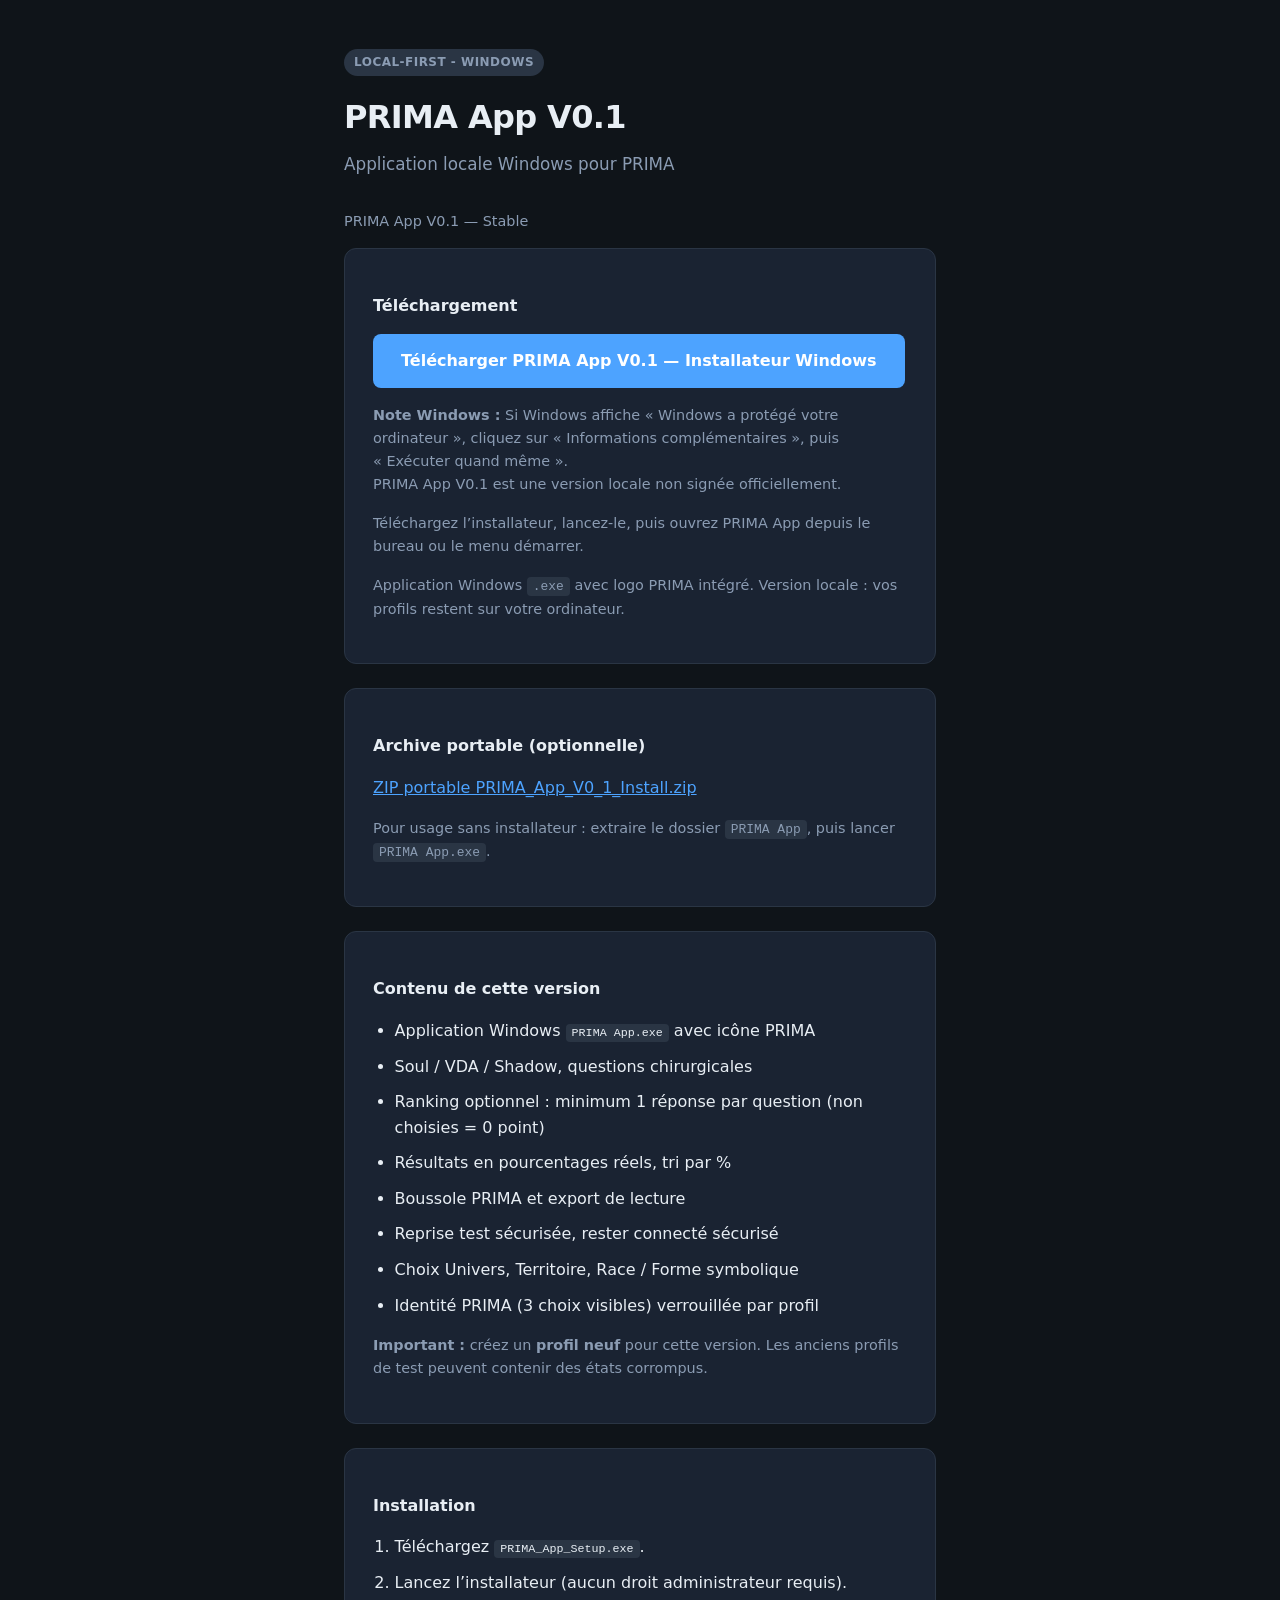
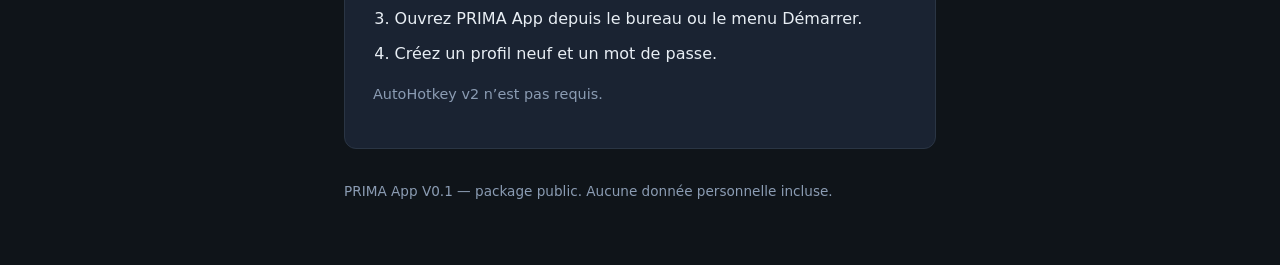
==== index.html @ 5b7a0ec2 "Publish PRIMA App V0.1 final optional ranking installer Co-authored-by: Cursor <cursoragent@cursor.c" ====
<!DOCTYPE html>
<html lang="fr">
<head>
  <meta charset="UTF-8">
  <meta name="viewport" content="width=device-width, initial-scale=1.0">
  <title>PRIMA App V0.1</title>
  <link rel="stylesheet" href="style.css">
</head>
<body>
  <div class="wrap">
    <span class="badge">Local-first - Windows</span>
    <h1>PRIMA App V0.1</h1>
    <p class="tagline">Application locale Windows pour PRIMA</p>
    <p class="note">PRIMA App V0.1 — Stable</p>

    <div class="card">
      <p><strong>T&eacute;l&eacute;chargement</strong></p>
      <a class="download-btn" href="PRIMA_App_Setup.exe" download>T&eacute;l&eacute;charger PRIMA App V0.1 — Installateur Windows</a>
      <p class="note"><strong>Note Windows :</strong> Si Windows affiche &laquo;&nbsp;Windows a prot&eacute;g&eacute; votre ordinateur&nbsp;&raquo;, cliquez sur &laquo;&nbsp;Informations compl&eacute;mentaires&nbsp;&raquo;, puis &laquo;&nbsp;Ex&eacute;cuter quand m&ecirc;me&nbsp;&raquo;.<br>PRIMA App V0.1 est une version locale non sign&eacute;e officiellement.</p>
      <p class="note">T&eacute;l&eacute;chargez l&rsquo;installateur, lancez-le, puis ouvrez PRIMA App depuis le bureau ou le menu d&eacute;marrer.</p>
      <p class="note">Application Windows <code>.exe</code> avec logo PRIMA int&eacute;gr&eacute;. Version locale : vos profils restent sur votre ordinateur.</p>
    </div>

    <div class="card">
      <p><strong>Archive portable (optionnelle)</strong></p>
      <p><a class="external" href="PRIMA_App_V0_1_Install.zip" download>ZIP portable PRIMA_App_V0_1_Install.zip</a></p>
      <p class="note">Pour usage sans installateur : extraire le dossier <code>PRIMA App</code>, puis lancer <code>PRIMA App.exe</code>.</p>
    </div>

    <div class="card">
      <p><strong>Contenu de cette version</strong></p>
      <ul>
        <li>Application Windows <code>PRIMA App.exe</code> avec ic&ocirc;ne PRIMA</li>
        <li>Soul / VDA / Shadow, questions chirurgicales</li>
        <li>Ranking optionnel : minimum 1 r&eacute;ponse par question (non choisies = 0 point)</li>
        <li>R&eacute;sultats en pourcentages r&eacute;els, tri par %</li>
        <li>Boussole PRIMA et export de lecture</li>
        <li>Reprise test s&eacute;curis&eacute;e, rester connect&eacute; s&eacute;curis&eacute;</li>
        <li>Choix Univers, Territoire, Race / Forme symbolique</li>
        <li>Identit&eacute; PRIMA (3 choix visibles) verrouill&eacute;e par profil</li>
      </ul>
      <p class="note"><strong>Important :</strong> cr&eacute;ez un <strong>profil neuf</strong> pour cette version. Les anciens profils de test peuvent contenir des &eacute;tats corrompus.</p>
    </div>

    <div class="card">
      <p><strong>Installation</strong></p>
      <ol>
        <li>T&eacute;l&eacute;chargez <code>PRIMA_App_Setup.exe</code>.</li>
        <li>Lancez l&rsquo;installateur (aucun droit administrateur requis).</li>
        <li>Ouvrez PRIMA App depuis le bureau ou le menu D&eacute;marrer.</li>
        <li>Cr&eacute;ez un profil neuf et un mot de passe.</li>
      </ol>
      <p class="note">AutoHotkey v2 n&rsquo;est pas requis.</p>
    </div>

    <footer>
      PRIMA App V0.1 — package public. Aucune donn&eacute;e personnelle incluse.
    </footer>
  </div>
</body>
</html>
---- style.css ----
:root {
  --bg: #0f1419;
  --panel: #1a2332;
  --text: #e8eef4;
  --muted: #8b9cb3;
  --accent: #4da3ff;
  --accent-hover: #6bb5ff;
  --border: #2a3544;
}

* {
  box-sizing: border-box;
}

body {
  margin: 0;
  min-height: 100vh;
  font-family: "Segoe UI", system-ui, sans-serif;
  background: var(--bg);
  color: var(--text);
  line-height: 1.6;
}

.wrap {
  max-width: 640px;
  margin: 0 auto;
  padding: 48px 24px 64px;
}

h1 {
  font-size: 2rem;
  font-weight: 600;
  margin: 0 0 8px;
  letter-spacing: -0.02em;
}

.tagline {
  color: var(--muted);
  margin: 0 0 32px;
  font-size: 1.05rem;
}

.card {
  background: var(--panel);
  border: 1px solid var(--border);
  border-radius: 12px;
  padding: 28px;
  margin-bottom: 24px;
}

.download-btn {
  display: inline-block;
  background: var(--accent);
  color: #fff;
  text-decoration: none;
  font-weight: 600;
  padding: 14px 28px;
  border-radius: 8px;
  font-size: 1rem;
  transition: background 0.15s;
}

.download-btn:hover {
  background: var(--accent-hover);
}

.note {
  margin-top: 16px;
  font-size: 0.9rem;
  color: var(--muted);
}

ol,
ul {
  margin: 0;
  padding-left: 1.35rem;
}

li {
  margin-bottom: 10px;
}

.badge {
  display: inline-block;
  font-size: 0.75rem;
  font-weight: 600;
  text-transform: uppercase;
  letter-spacing: 0.04em;
  background: var(--border);
  color: var(--muted);
  padding: 4px 10px;
  border-radius: 999px;
  margin-bottom: 16px;
}

footer {
  margin-top: 32px;
  font-size: 0.85rem;
  color: var(--muted);
}

code {
  font-size: 0.9em;
  background: var(--border);
  padding: 2px 6px;
  border-radius: 4px;
}

a.external {
  color: var(--accent);
}
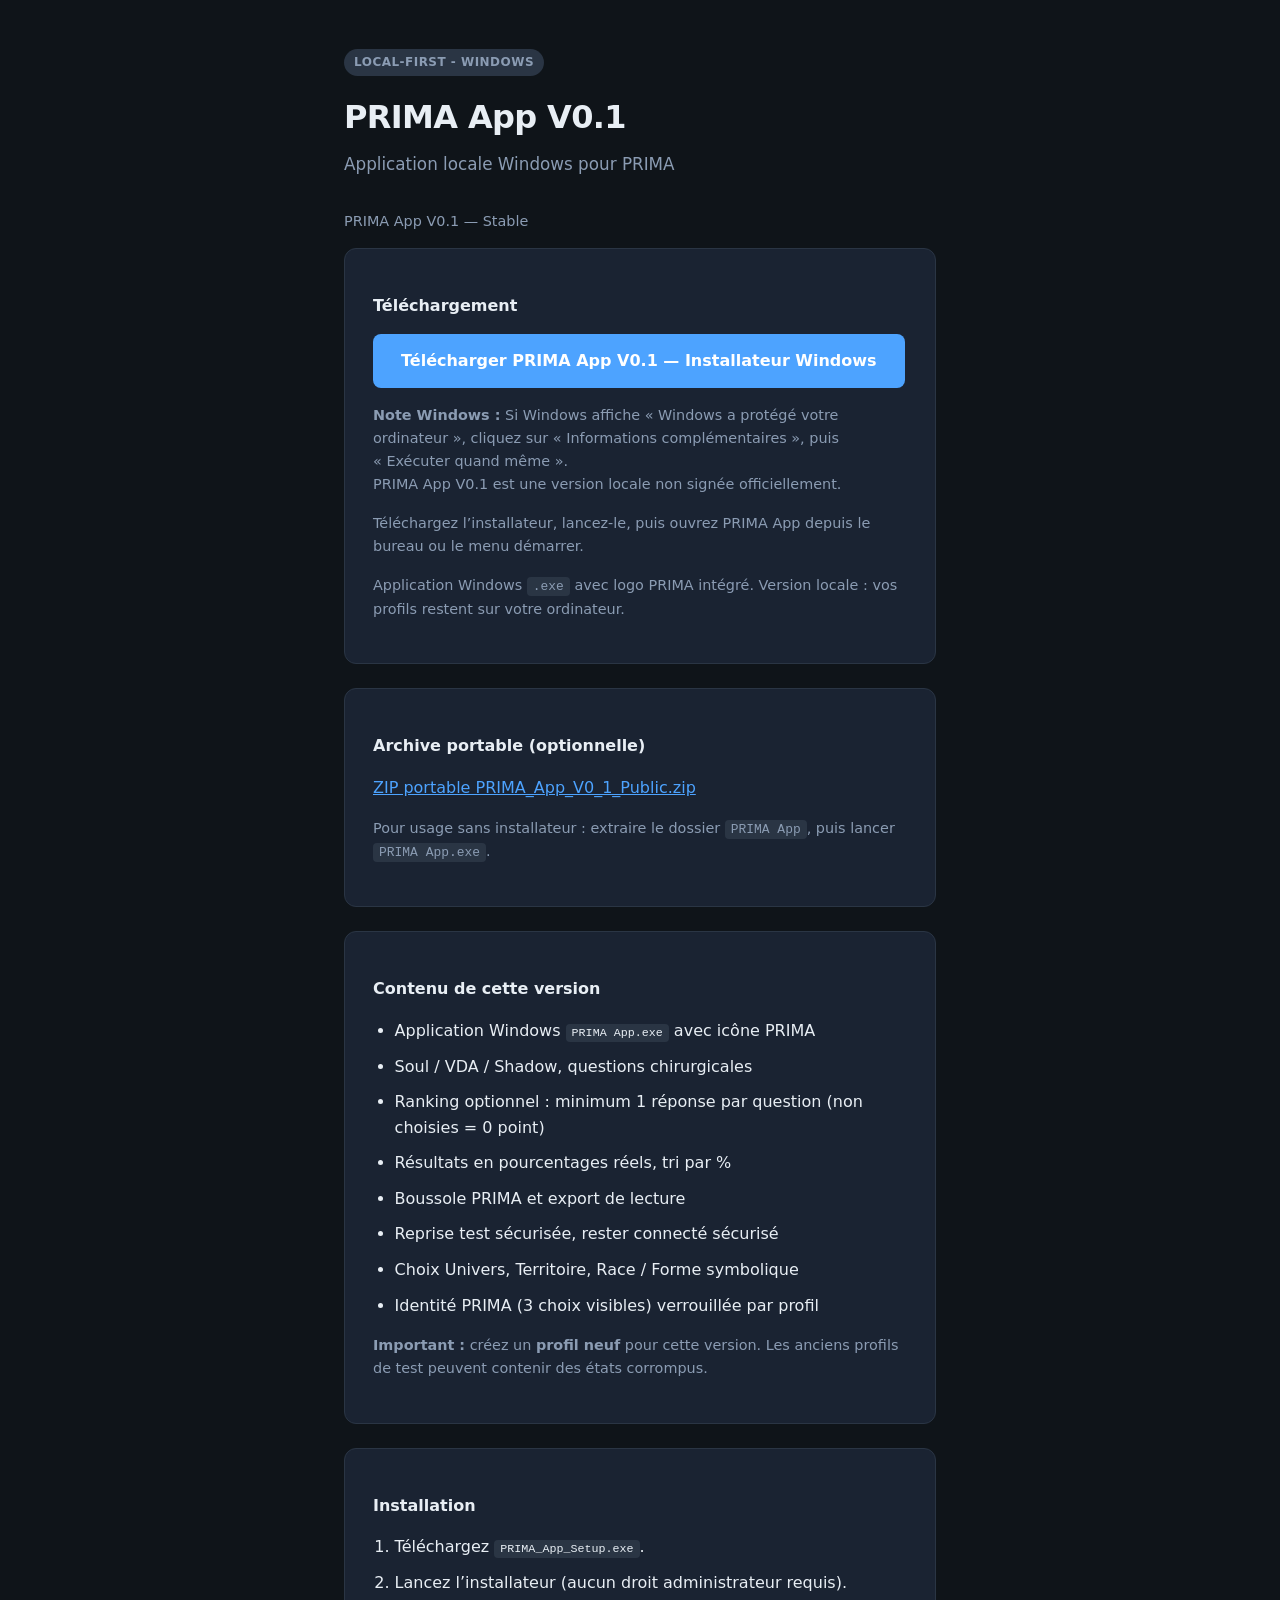
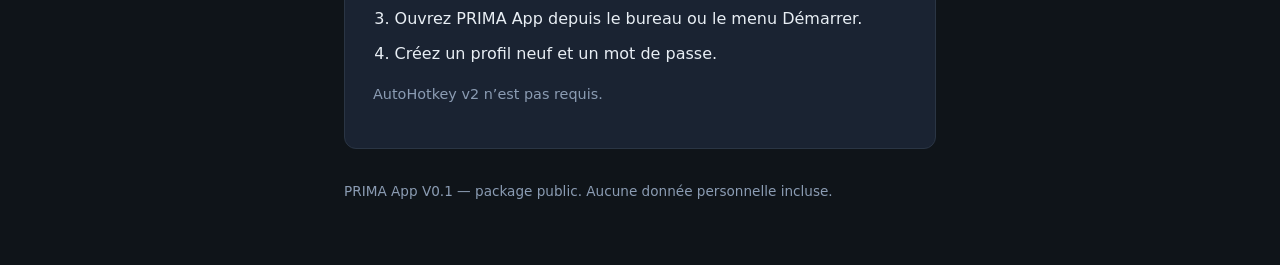
==== commit b972d349: "release: publish PRIMA App V0.1 Co-authored-by: Cursor <cursoragent@cursor.com>" ====
--- a/index.html
+++ b/index.html
@@ -23,7 +23,7 @@
 
     <div class="card">
       <p><strong>Archive portable (optionnelle)</strong></p>
-      <p><a class="external" href="PRIMA_App_V0_1_Install.zip" download>ZIP portable PRIMA_App_V0_1_Install.zip</a></p>
+      <p><a class="external" href="PRIMA_App_V0_1_Public.zip" download>ZIP portable PRIMA_App_V0_1_Public.zip</a></p>
       <p class="note">Pour usage sans installateur : extraire le dossier <code>PRIMA App</code>, puis lancer <code>PRIMA App.exe</code>.</p>
     </div>
 
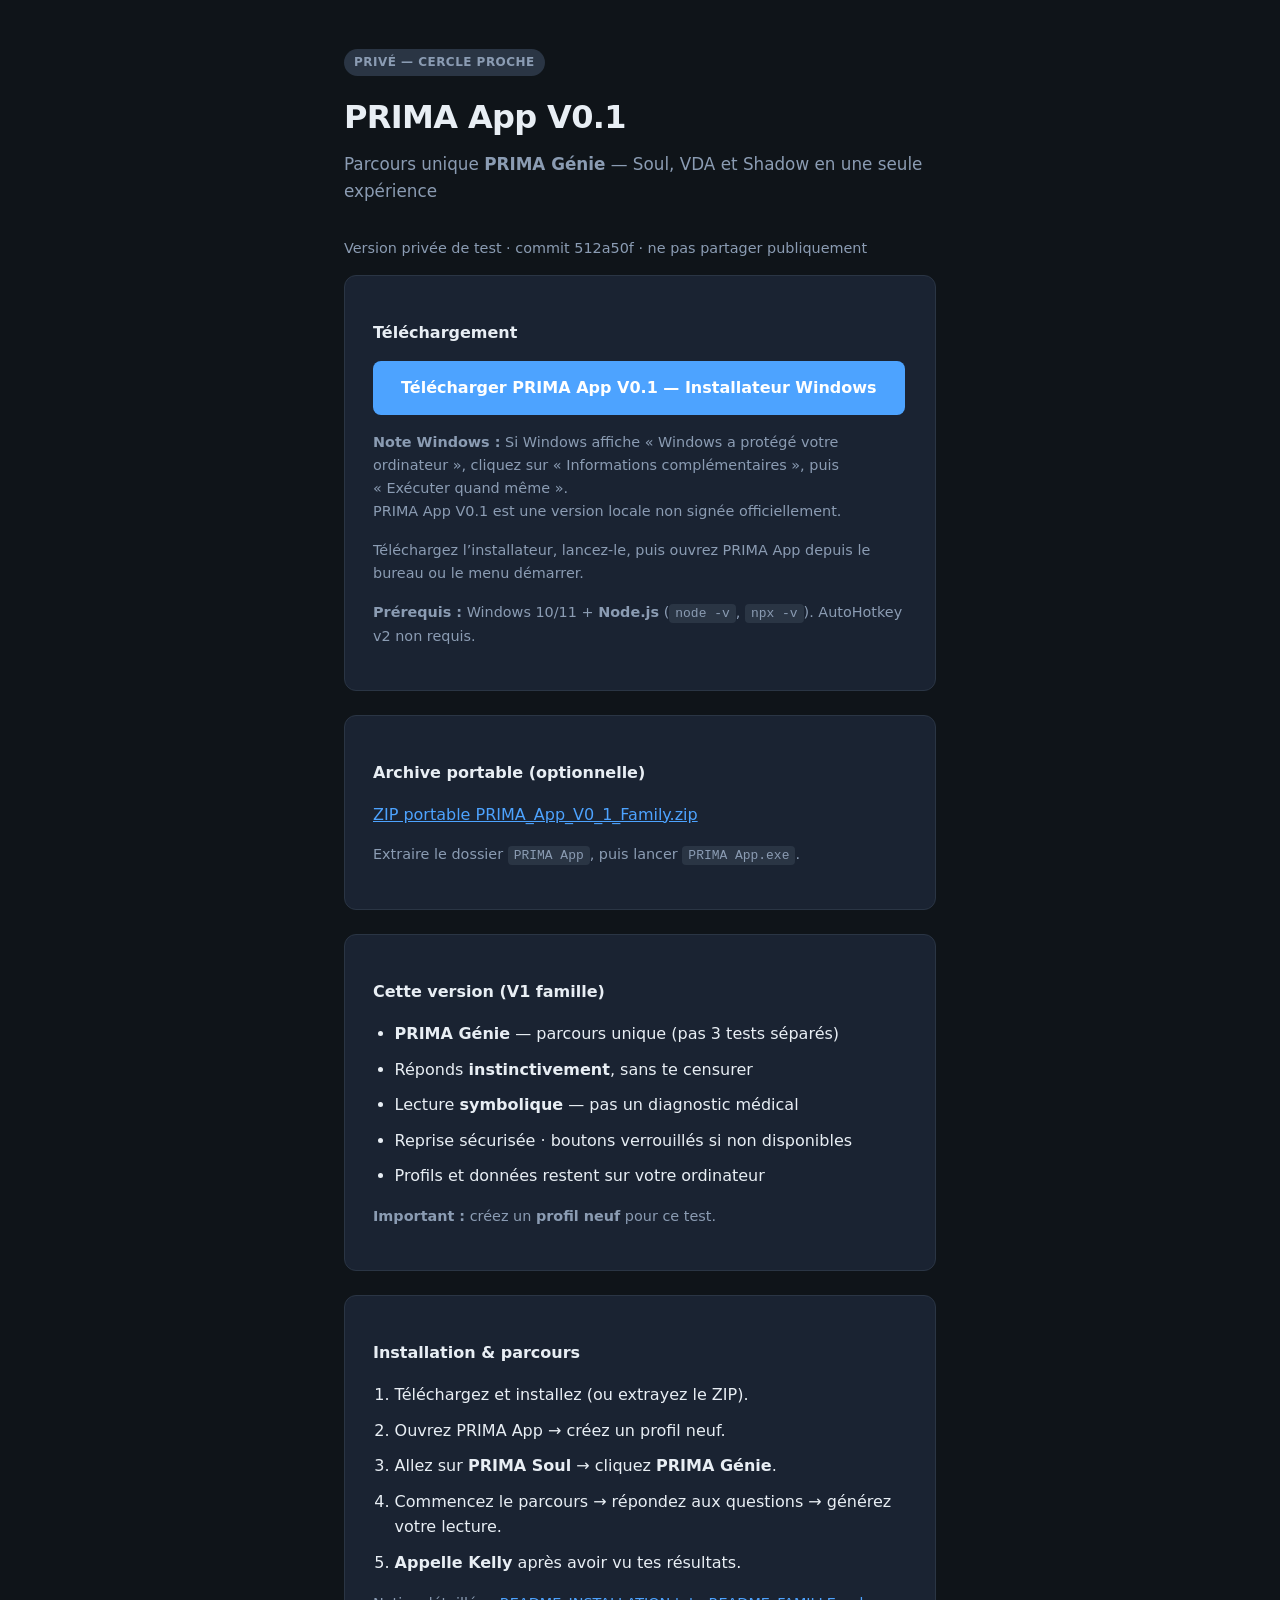
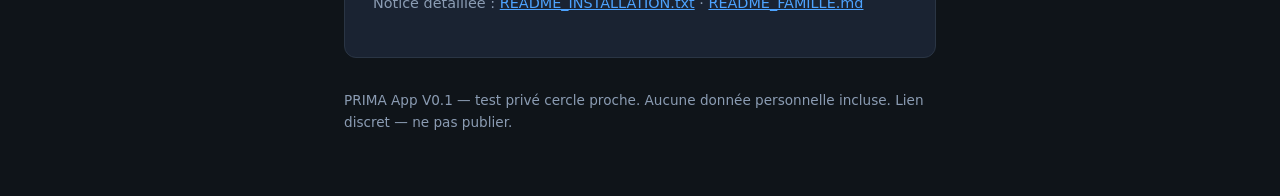
==== commit 6ce1b7e9: "release: update family test download - Replace PRIMA_App_Setup.exe with Génie build (512a50f) - Add " ====
--- a/index.html
+++ b/index.html
@@ -3,58 +3,57 @@
 <head>
   <meta charset="UTF-8">
   <meta name="viewport" content="width=device-width, initial-scale=1.0">
-  <title>PRIMA App V0.1</title>
+  <meta name="robots" content="noindex, nofollow, noarchive">
+  <title>PRIMA App V0.1 — Test famille (privé)</title>
   <link rel="stylesheet" href="style.css">
 </head>
 <body>
   <div class="wrap">
-    <span class="badge">Local-first - Windows</span>
+    <span class="badge">Privé — cercle proche</span>
     <h1>PRIMA App V0.1</h1>
-    <p class="tagline">Application locale Windows pour PRIMA</p>
-    <p class="note">PRIMA App V0.1 — Stable</p>
+    <p class="tagline">Parcours unique <strong>PRIMA Génie</strong> — Soul, VDA et Shadow en une seule expérience</p>
+    <p class="note">Version privée de test · commit 512a50f · ne pas partager publiquement</p>
 
     <div class="card">
       <p><strong>T&eacute;l&eacute;chargement</strong></p>
       <a class="download-btn" href="PRIMA_App_Setup.exe" download>T&eacute;l&eacute;charger PRIMA App V0.1 — Installateur Windows</a>
       <p class="note"><strong>Note Windows :</strong> Si Windows affiche &laquo;&nbsp;Windows a prot&eacute;g&eacute; votre ordinateur&nbsp;&raquo;, cliquez sur &laquo;&nbsp;Informations compl&eacute;mentaires&nbsp;&raquo;, puis &laquo;&nbsp;Ex&eacute;cuter quand m&ecirc;me&nbsp;&raquo;.<br>PRIMA App V0.1 est une version locale non sign&eacute;e officiellement.</p>
       <p class="note">T&eacute;l&eacute;chargez l&rsquo;installateur, lancez-le, puis ouvrez PRIMA App depuis le bureau ou le menu d&eacute;marrer.</p>
-      <p class="note">Application Windows <code>.exe</code> avec logo PRIMA int&eacute;gr&eacute;. Version locale : vos profils restent sur votre ordinateur.</p>
+      <p class="note"><strong>Pr&eacute;requis :</strong> Windows 10/11 + <strong>Node.js</strong> (<code>node -v</code>, <code>npx -v</code>). AutoHotkey v2 non requis.</p>
     </div>
 
     <div class="card">
       <p><strong>Archive portable (optionnelle)</strong></p>
-      <p><a class="external" href="PRIMA_App_V0_1_Public.zip" download>ZIP portable PRIMA_App_V0_1_Public.zip</a></p>
-      <p class="note">Pour usage sans installateur : extraire le dossier <code>PRIMA App</code>, puis lancer <code>PRIMA App.exe</code>.</p>
+      <p><a class="external" href="PRIMA_App_V0_1_Family.zip" download>ZIP portable PRIMA_App_V0_1_Family.zip</a></p>
+      <p class="note">Extraire le dossier <code>PRIMA App</code>, puis lancer <code>PRIMA App.exe</code>.</p>
     </div>
 
     <div class="card">
-      <p><strong>Contenu de cette version</strong></p>
+      <p><strong>Cette version (V1 famille)</strong></p>
       <ul>
-        <li>Application Windows <code>PRIMA App.exe</code> avec ic&ocirc;ne PRIMA</li>
-        <li>Soul / VDA / Shadow, questions chirurgicales</li>
-        <li>Ranking optionnel : minimum 1 r&eacute;ponse par question (non choisies = 0 point)</li>
-        <li>R&eacute;sultats en pourcentages r&eacute;els, tri par %</li>
-        <li>Boussole PRIMA et export de lecture</li>
-        <li>Reprise test s&eacute;curis&eacute;e, rester connect&eacute; s&eacute;curis&eacute;</li>
-        <li>Choix Univers, Territoire, Race / Forme symbolique</li>
-        <li>Identit&eacute; PRIMA (3 choix visibles) verrouill&eacute;e par profil</li>
+        <li><strong>PRIMA Génie</strong> — parcours unique (pas 3 tests séparés)</li>
+        <li>Réponds <strong>instinctivement</strong>, sans te censurer</li>
+        <li>Lecture <strong>symbolique</strong> — pas un diagnostic médical</li>
+        <li>Reprise sécurisée · boutons verrouillés si non disponibles</li>
+        <li>Profils et données restent sur votre ordinateur</li>
       </ul>
-      <p class="note"><strong>Important :</strong> cr&eacute;ez un <strong>profil neuf</strong> pour cette version. Les anciens profils de test peuvent contenir des &eacute;tats corrompus.</p>
+      <p class="note"><strong>Important :</strong> cr&eacute;ez un <strong>profil neuf</strong> pour ce test.</p>
     </div>
 
     <div class="card">
-      <p><strong>Installation</strong></p>
+      <p><strong>Installation &amp; parcours</strong></p>
       <ol>
-        <li>T&eacute;l&eacute;chargez <code>PRIMA_App_Setup.exe</code>.</li>
-        <li>Lancez l&rsquo;installateur (aucun droit administrateur requis).</li>
-        <li>Ouvrez PRIMA App depuis le bureau ou le menu D&eacute;marrer.</li>
-        <li>Cr&eacute;ez un profil neuf et un mot de passe.</li>
+        <li>T&eacute;l&eacute;chargez et installez (ou extrayez le ZIP).</li>
+        <li>Ouvrez PRIMA App → cr&eacute;ez un profil neuf.</li>
+        <li>Allez sur <strong>PRIMA Soul</strong> → cliquez <strong>PRIMA Génie</strong>.</li>
+        <li>Commencez le parcours → r&eacute;pondez aux questions → g&eacute;n&eacute;rez votre lecture.</li>
+        <li><strong>Appelle Kelly</strong> apr&egrave;s avoir vu tes r&eacute;sultats.</li>
       </ol>
-      <p class="note">AutoHotkey v2 n&rsquo;est pas requis.</p>
+      <p class="note">Notice d&eacute;taill&eacute;e : <a class="external" href="README_INSTALLATION.txt">README_INSTALLATION.txt</a> · <a class="external" href="README_FAMILLE.md">README_FAMILLE.md</a></p>
     </div>
 
     <footer>
-      PRIMA App V0.1 — package public. Aucune donn&eacute;e personnelle incluse.
+      PRIMA App V0.1 — test privé cercle proche. Aucune donn&eacute;e personnelle incluse. Lien discret — ne pas publier.
     </footer>
   </div>
 </body>
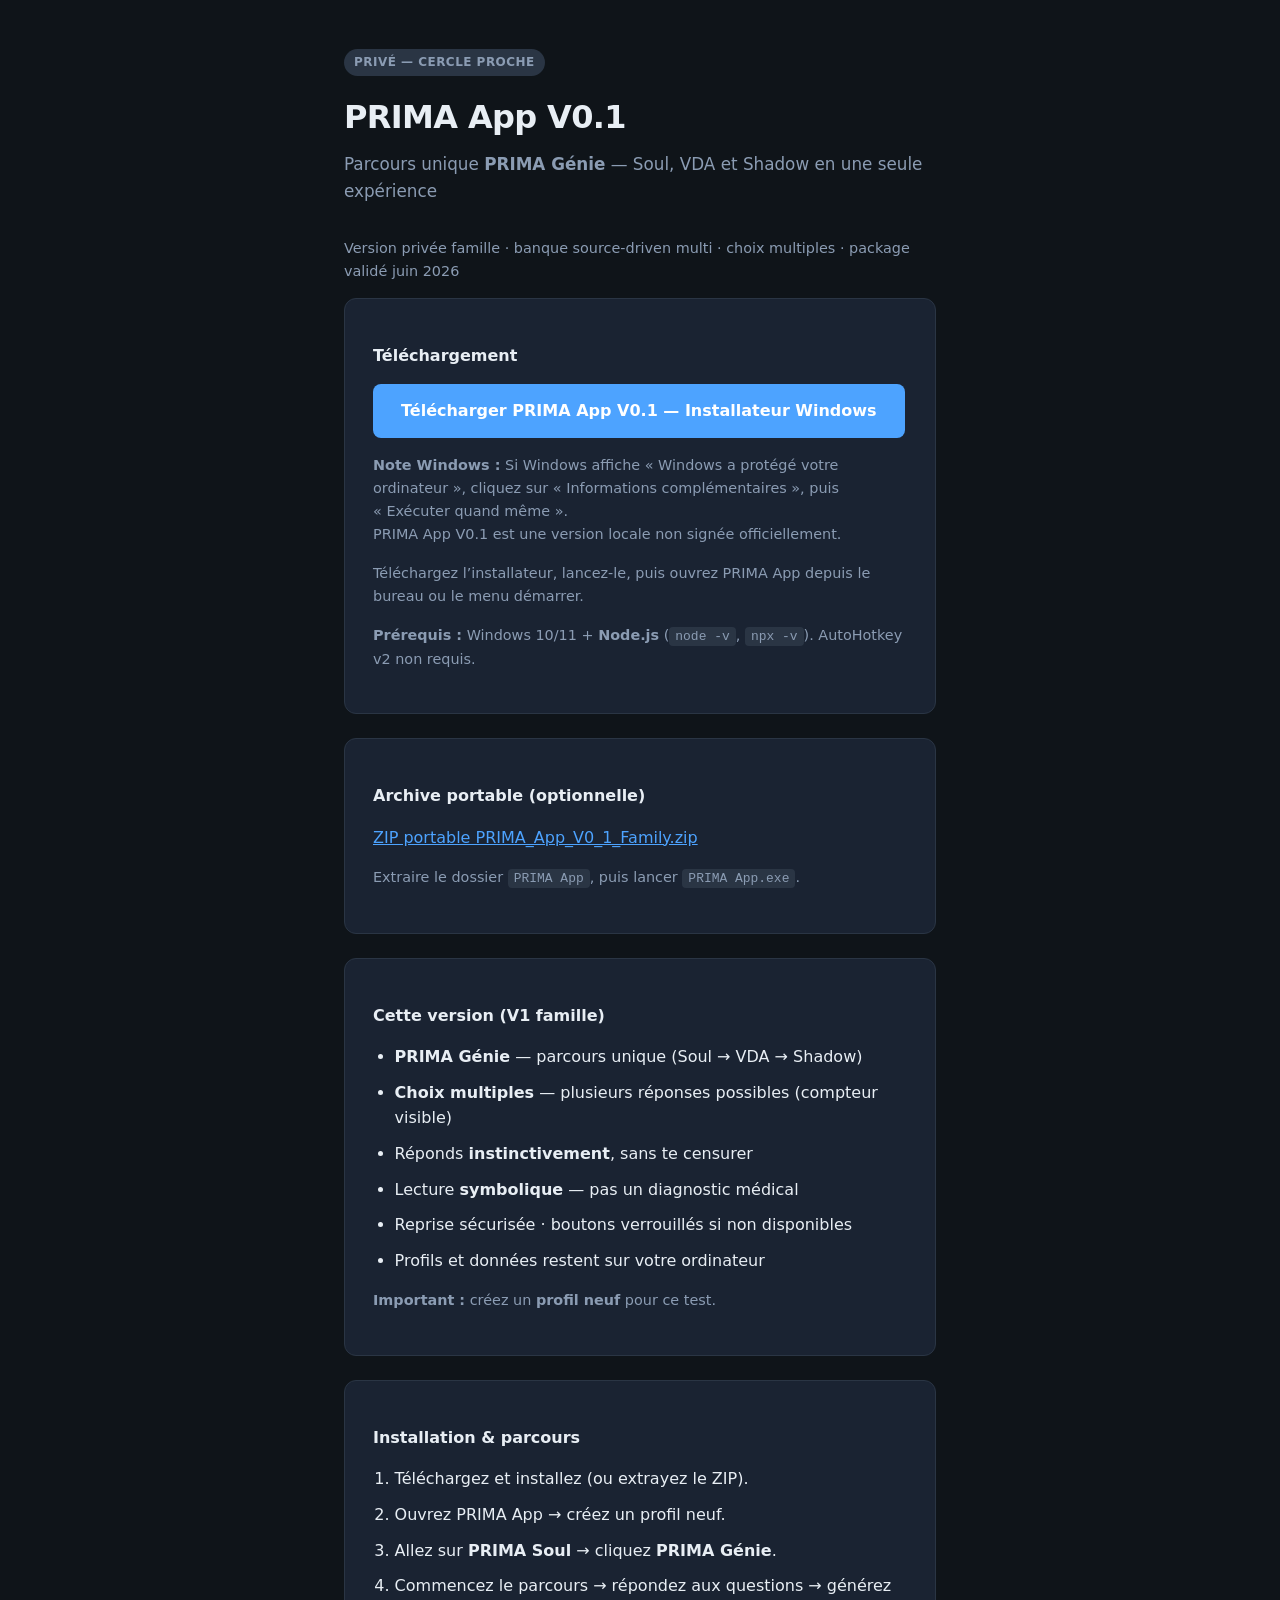
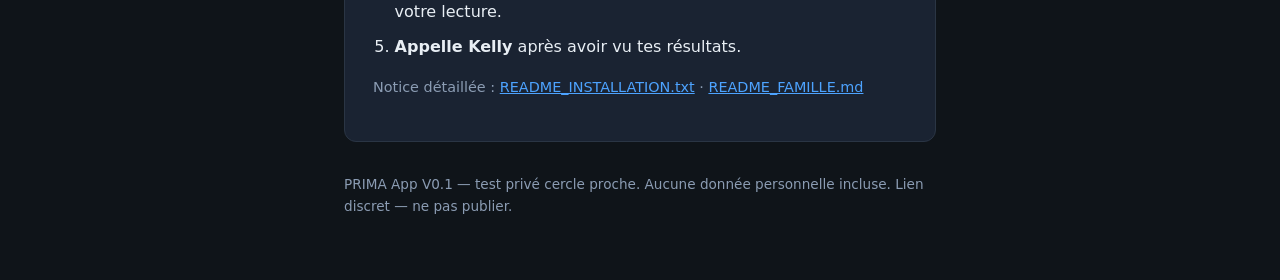
==== commit 1699c097: "release: deploy validated multi-choice family package Validated package with source-driven multi ban" ====
--- a/index.html
+++ b/index.html
@@ -12,7 +12,7 @@
     <span class="badge">Privé — cercle proche</span>
     <h1>PRIMA App V0.1</h1>
     <p class="tagline">Parcours unique <strong>PRIMA Génie</strong> — Soul, VDA et Shadow en une seule expérience</p>
-    <p class="note">Version privée de test · commit 512a50f · ne pas partager publiquement</p>
+    <p class="note">Version privée famille · banque source-driven multi · choix multiples · package validé juin 2026</p>
 
     <div class="card">
       <p><strong>T&eacute;l&eacute;chargement</strong></p>
@@ -31,7 +31,8 @@
     <div class="card">
       <p><strong>Cette version (V1 famille)</strong></p>
       <ul>
-        <li><strong>PRIMA Génie</strong> — parcours unique (pas 3 tests séparés)</li>
+        <li><strong>PRIMA Génie</strong> — parcours unique (Soul → VDA → Shadow)</li>
+        <li><strong>Choix multiples</strong> — plusieurs réponses possibles (compteur visible)</li>
         <li>Réponds <strong>instinctivement</strong>, sans te censurer</li>
         <li>Lecture <strong>symbolique</strong> — pas un diagnostic médical</li>
         <li>Reprise sécurisée · boutons verrouillés si non disponibles</li>
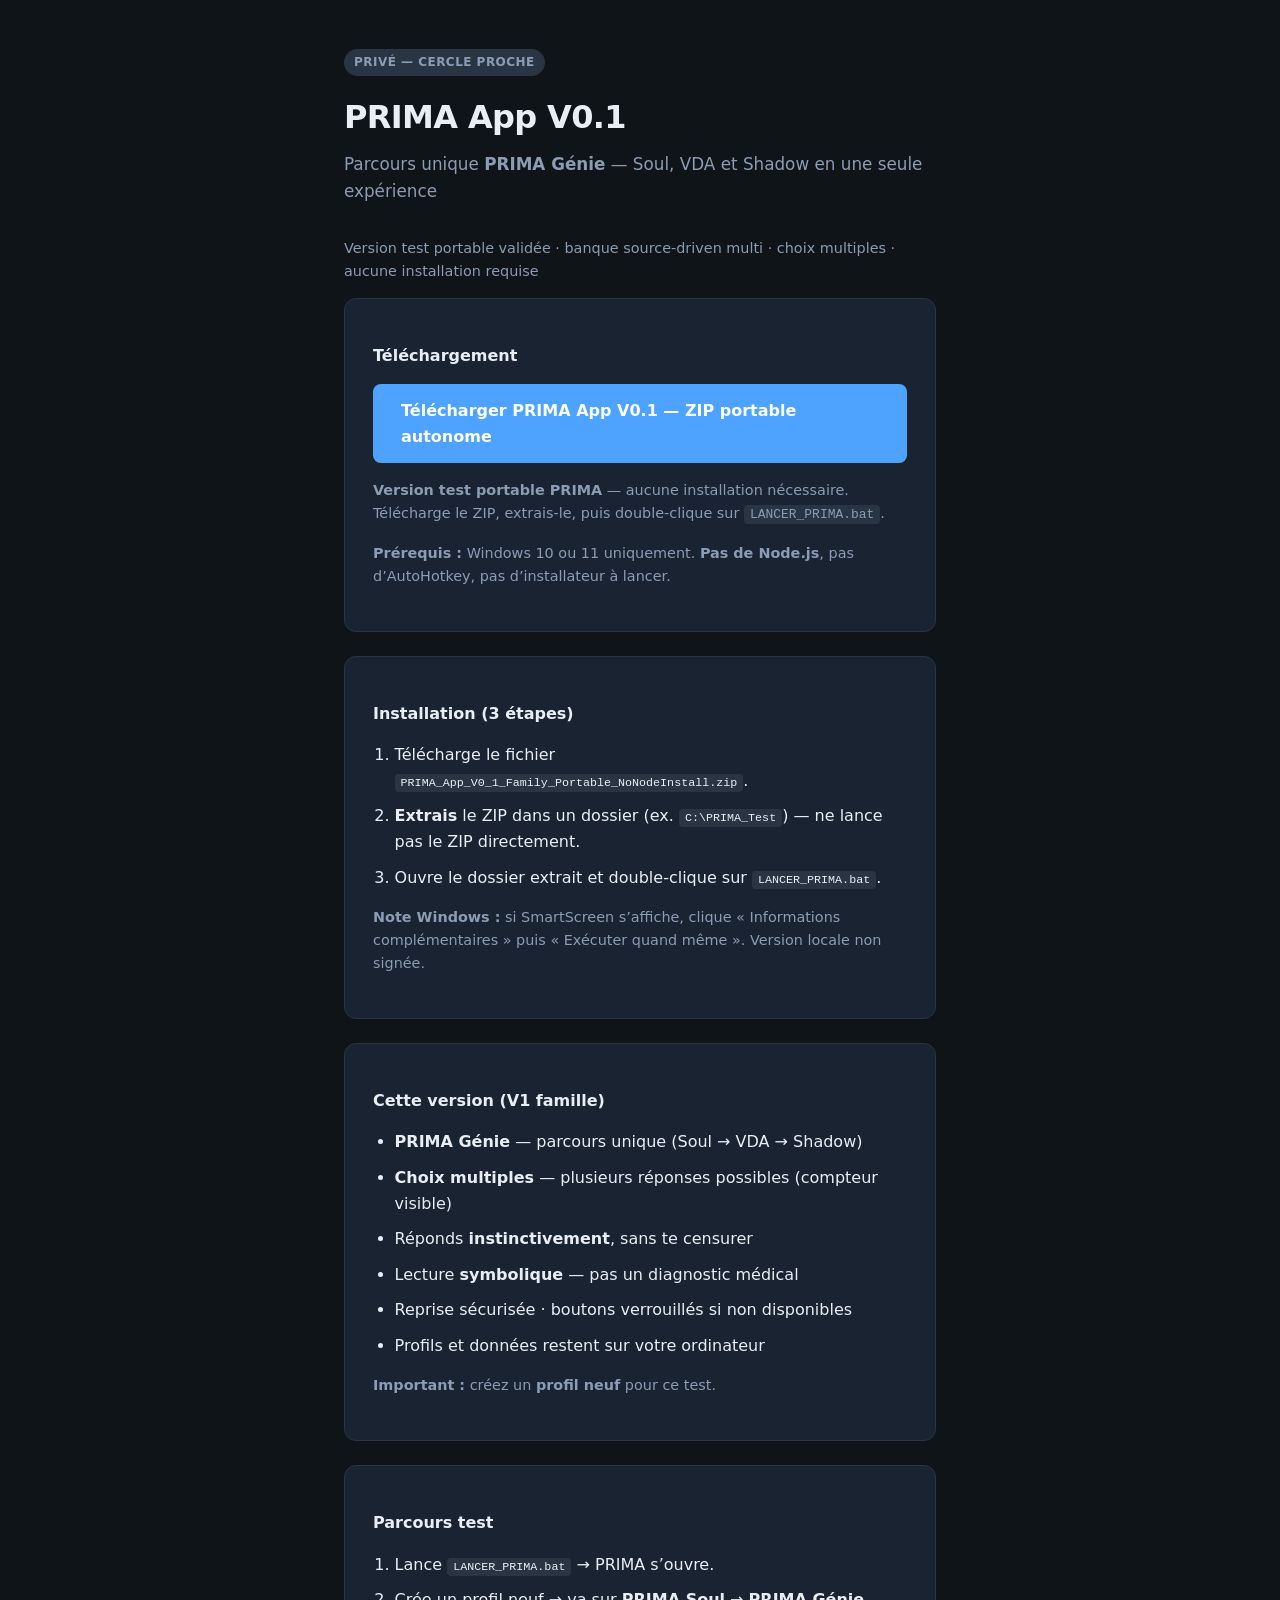
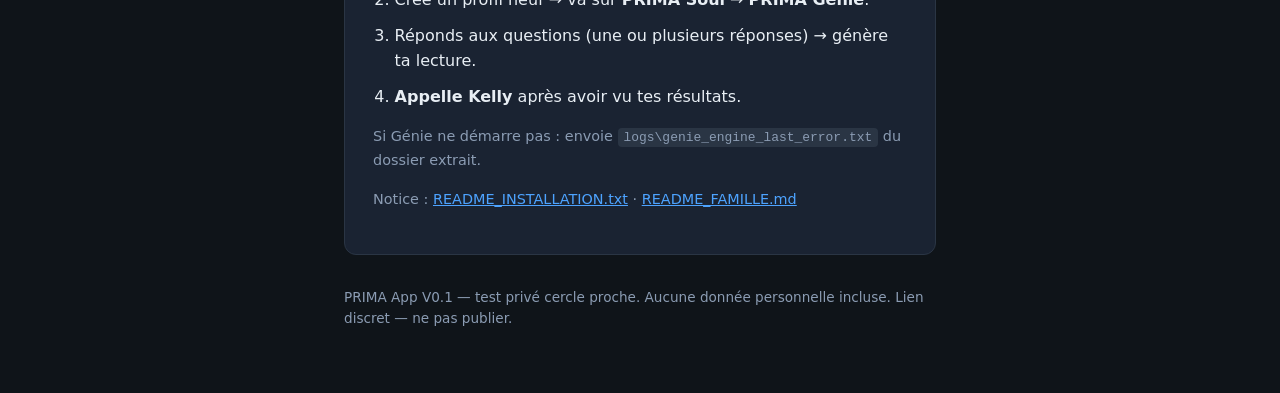
==== commit 3542bd08: "Publish NoNodeInstall portable ZIP as sole family download target. Co-authored-by: Cursor <cursorage" ====
--- a/index.html
+++ b/index.html
@@ -12,20 +12,23 @@
     <span class="badge">Privé — cercle proche</span>
     <h1>PRIMA App V0.1</h1>
     <p class="tagline">Parcours unique <strong>PRIMA Génie</strong> — Soul, VDA et Shadow en une seule expérience</p>
-    <p class="note">Version privée famille · banque source-driven multi · choix multiples · package validé juin 2026</p>
+    <p class="note">Version test portable validée · banque source-driven multi · choix multiples · aucune installation requise</p>
 
     <div class="card">
       <p><strong>T&eacute;l&eacute;chargement</strong></p>
-      <a class="download-btn" href="PRIMA_App_Setup.exe" download>T&eacute;l&eacute;charger PRIMA App V0.1 — Installateur Windows</a>
-      <p class="note"><strong>Note Windows :</strong> Si Windows affiche &laquo;&nbsp;Windows a prot&eacute;g&eacute; votre ordinateur&nbsp;&raquo;, cliquez sur &laquo;&nbsp;Informations compl&eacute;mentaires&nbsp;&raquo;, puis &laquo;&nbsp;Ex&eacute;cuter quand m&ecirc;me&nbsp;&raquo;.<br>PRIMA App V0.1 est une version locale non sign&eacute;e officiellement.</p>
-      <p class="note">T&eacute;l&eacute;chargez l&rsquo;installateur, lancez-le, puis ouvrez PRIMA App depuis le bureau ou le menu d&eacute;marrer.</p>
-      <p class="note"><strong>Pr&eacute;requis :</strong> Windows 10/11 + <strong>Node.js</strong> (<code>node -v</code>, <code>npx -v</code>). AutoHotkey v2 non requis.</p>
+      <a class="download-btn" href="PRIMA_App_V0_1_Family_Portable_NoNodeInstall.zip" download>T&eacute;l&eacute;charger PRIMA App V0.1 — ZIP portable autonome</a>
+      <p class="note"><strong>Version test portable PRIMA</strong> — aucune installation n&eacute;cessaire. T&eacute;l&eacute;charge le ZIP, extrais-le, puis double-clique sur <code>LANCER_PRIMA.bat</code>.</p>
+      <p class="note"><strong>Pr&eacute;requis :</strong> Windows 10 ou 11 uniquement. <strong>Pas de Node.js</strong>, pas d&rsquo;AutoHotkey, pas d&rsquo;installateur &agrave; lancer.</p>
     </div>
 
     <div class="card">
-      <p><strong>Archive portable (optionnelle)</strong></p>
-      <p><a class="external" href="PRIMA_App_V0_1_Family.zip" download>ZIP portable PRIMA_App_V0_1_Family.zip</a></p>
-      <p class="note">Extraire le dossier <code>PRIMA App</code>, puis lancer <code>PRIMA App.exe</code>.</p>
+      <p><strong>Installation (3 &eacute;tapes)</strong></p>
+      <ol>
+        <li>T&eacute;l&eacute;charge le fichier <code>PRIMA_App_V0_1_Family_Portable_NoNodeInstall.zip</code>.</li>
+        <li><strong>Extrais</strong> le ZIP dans un dossier (ex. <code>C:\PRIMA_Test</code>) — ne lance pas le ZIP directement.</li>
+        <li>Ouvre le dossier extrait et double-clique sur <code>LANCER_PRIMA.bat</code>.</li>
+      </ol>
+      <p class="note"><strong>Note Windows :</strong> si SmartScreen s&rsquo;affiche, clique &laquo;&nbsp;Informations compl&eacute;mentaires&nbsp;&raquo; puis &laquo;&nbsp;Ex&eacute;cuter quand m&ecirc;me&nbsp;&raquo;. Version locale non sign&eacute;e.</p>
     </div>
 
     <div class="card">
@@ -42,15 +45,15 @@
     </div>
 
     <div class="card">
-      <p><strong>Installation &amp; parcours</strong></p>
+      <p><strong>Parcours test</strong></p>
       <ol>
-        <li>T&eacute;l&eacute;chargez et installez (ou extrayez le ZIP).</li>
-        <li>Ouvrez PRIMA App → cr&eacute;ez un profil neuf.</li>
-        <li>Allez sur <strong>PRIMA Soul</strong> → cliquez <strong>PRIMA Génie</strong>.</li>
-        <li>Commencez le parcours → r&eacute;pondez aux questions → g&eacute;n&eacute;rez votre lecture.</li>
+        <li>Lance <code>LANCER_PRIMA.bat</code> → PRIMA s&rsquo;ouvre.</li>
+        <li>Cr&eacute;e un profil neuf → va sur <strong>PRIMA Soul</strong> → <strong>PRIMA Génie</strong>.</li>
+        <li>R&eacute;ponds aux questions (une ou plusieurs r&eacute;ponses) → g&eacute;n&egrave;re ta lecture.</li>
         <li><strong>Appelle Kelly</strong> apr&egrave;s avoir vu tes r&eacute;sultats.</li>
       </ol>
-      <p class="note">Notice d&eacute;taill&eacute;e : <a class="external" href="README_INSTALLATION.txt">README_INSTALLATION.txt</a> · <a class="external" href="README_FAMILLE.md">README_FAMILLE.md</a></p>
+      <p class="note">Si Génie ne d&eacute;marre pas : envoie <code>logs\genie_engine_last_error.txt</code> du dossier extrait.</p>
+      <p class="note">Notice : <a class="external" href="README_INSTALLATION.txt">README_INSTALLATION.txt</a> · <a class="external" href="README_FAMILLE.md">README_FAMILLE.md</a></p>
     </div>
 
     <footer>
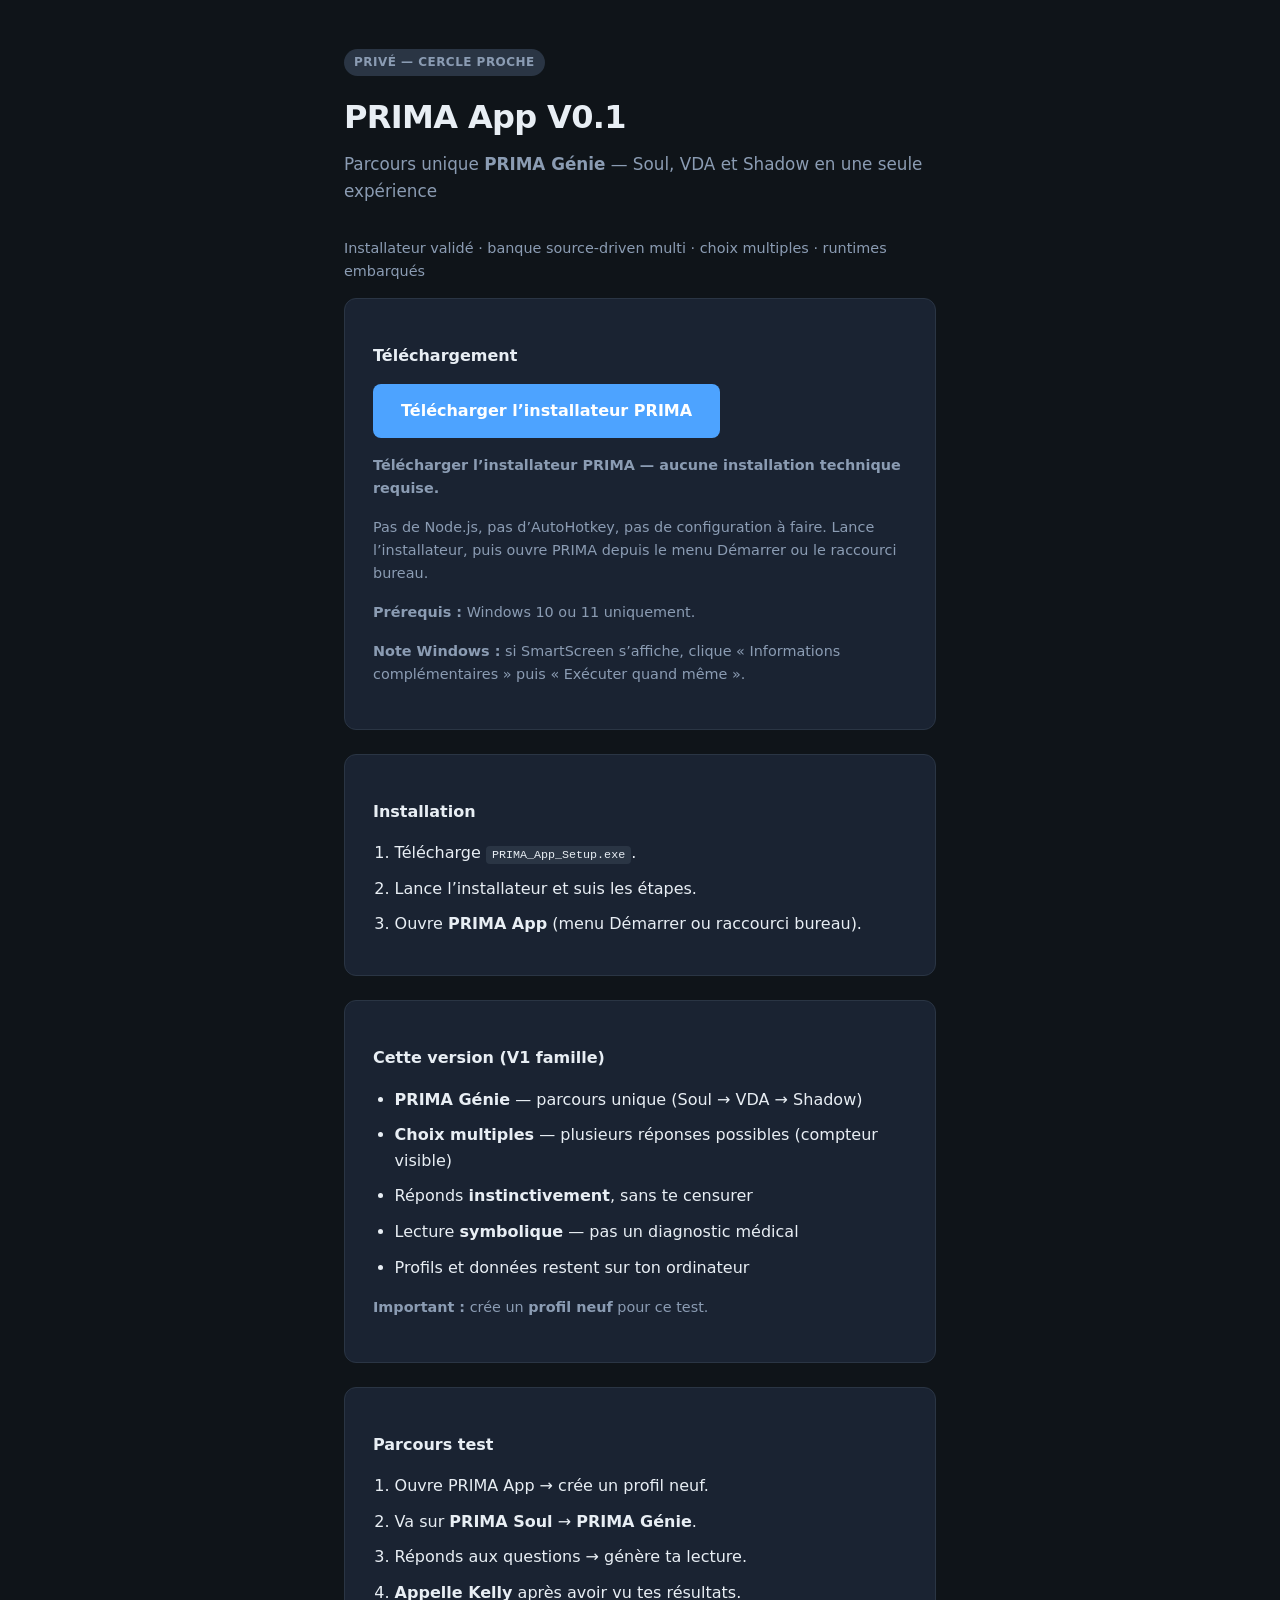
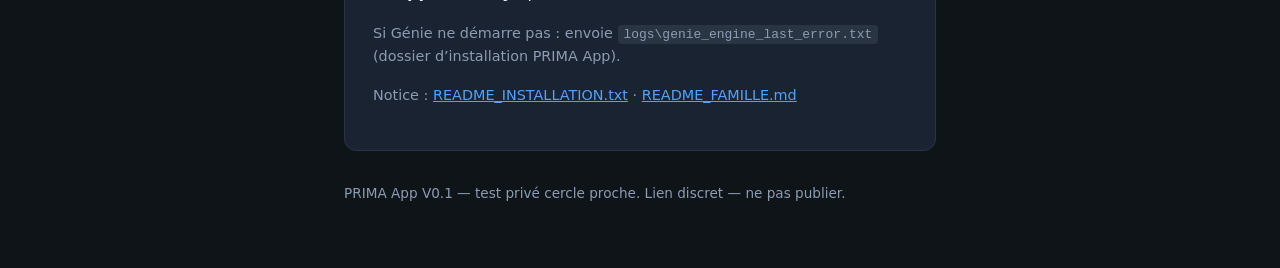
==== commit 67379625: "Restore PRIMA_App_Setup.exe installer as primary download (NoNode validated). Co-authored-by: Cursor" ====
--- a/index.html
+++ b/index.html
@@ -12,23 +12,24 @@
     <span class="badge">Privé — cercle proche</span>
     <h1>PRIMA App V0.1</h1>
     <p class="tagline">Parcours unique <strong>PRIMA Génie</strong> — Soul, VDA et Shadow en une seule expérience</p>
-    <p class="note">Version test portable validée · banque source-driven multi · choix multiples · aucune installation requise</p>
+    <p class="note">Installateur validé · banque source-driven multi · choix multiples · runtimes embarqués</p>
 
     <div class="card">
       <p><strong>T&eacute;l&eacute;chargement</strong></p>
-      <a class="download-btn" href="PRIMA_App_V0_1_Family_Portable_NoNodeInstall.zip" download>T&eacute;l&eacute;charger PRIMA App V0.1 — ZIP portable autonome</a>
-      <p class="note"><strong>Version test portable PRIMA</strong> — aucune installation n&eacute;cessaire. T&eacute;l&eacute;charge le ZIP, extrais-le, puis double-clique sur <code>LANCER_PRIMA.bat</code>.</p>
-      <p class="note"><strong>Pr&eacute;requis :</strong> Windows 10 ou 11 uniquement. <strong>Pas de Node.js</strong>, pas d&rsquo;AutoHotkey, pas d&rsquo;installateur &agrave; lancer.</p>
+      <a class="download-btn" href="PRIMA_App_Setup.exe" download>T&eacute;l&eacute;charger l&rsquo;installateur PRIMA</a>
+      <p class="note"><strong>T&eacute;l&eacute;charger l&rsquo;installateur PRIMA — aucune installation technique requise.</strong></p>
+      <p class="note">Pas de Node.js, pas d&rsquo;AutoHotkey, pas de configuration &agrave; faire. Lance l&rsquo;installateur, puis ouvre PRIMA depuis le menu D&eacute;marrer ou le raccourci bureau.</p>
+      <p class="note"><strong>Pr&eacute;requis :</strong> Windows 10 ou 11 uniquement.</p>
+      <p class="note"><strong>Note Windows :</strong> si SmartScreen s&rsquo;affiche, clique &laquo;&nbsp;Informations compl&eacute;mentaires&nbsp;&raquo; puis &laquo;&nbsp;Ex&eacute;cuter quand m&ecirc;me&nbsp;&raquo;.</p>
     </div>
 
     <div class="card">
-      <p><strong>Installation (3 &eacute;tapes)</strong></p>
+      <p><strong>Installation</strong></p>
       <ol>
-        <li>T&eacute;l&eacute;charge le fichier <code>PRIMA_App_V0_1_Family_Portable_NoNodeInstall.zip</code>.</li>
-        <li><strong>Extrais</strong> le ZIP dans un dossier (ex. <code>C:\PRIMA_Test</code>) — ne lance pas le ZIP directement.</li>
-        <li>Ouvre le dossier extrait et double-clique sur <code>LANCER_PRIMA.bat</code>.</li>
+        <li>T&eacute;l&eacute;charge <code>PRIMA_App_Setup.exe</code>.</li>
+        <li>Lance l&rsquo;installateur et suis les &eacute;tapes.</li>
+        <li>Ouvre <strong>PRIMA App</strong> (menu D&eacute;marrer ou raccourci bureau).</li>
       </ol>
-      <p class="note"><strong>Note Windows :</strong> si SmartScreen s&rsquo;affiche, clique &laquo;&nbsp;Informations compl&eacute;mentaires&nbsp;&raquo; puis &laquo;&nbsp;Ex&eacute;cuter quand m&ecirc;me&nbsp;&raquo;. Version locale non sign&eacute;e.</p>
     </div>
 
     <div class="card">
@@ -38,26 +39,25 @@
         <li><strong>Choix multiples</strong> — plusieurs réponses possibles (compteur visible)</li>
         <li>Réponds <strong>instinctivement</strong>, sans te censurer</li>
         <li>Lecture <strong>symbolique</strong> — pas un diagnostic médical</li>
-        <li>Reprise sécurisée · boutons verrouillés si non disponibles</li>
-        <li>Profils et données restent sur votre ordinateur</li>
+        <li>Profils et données restent sur ton ordinateur</li>
       </ul>
-      <p class="note"><strong>Important :</strong> cr&eacute;ez un <strong>profil neuf</strong> pour ce test.</p>
+      <p class="note"><strong>Important :</strong> cr&eacute;e un <strong>profil neuf</strong> pour ce test.</p>
     </div>
 
     <div class="card">
       <p><strong>Parcours test</strong></p>
       <ol>
-        <li>Lance <code>LANCER_PRIMA.bat</code> → PRIMA s&rsquo;ouvre.</li>
-        <li>Cr&eacute;e un profil neuf → va sur <strong>PRIMA Soul</strong> → <strong>PRIMA Génie</strong>.</li>
-        <li>R&eacute;ponds aux questions (une ou plusieurs r&eacute;ponses) → g&eacute;n&egrave;re ta lecture.</li>
+        <li>Ouvre PRIMA App → cr&eacute;e un profil neuf.</li>
+        <li>Va sur <strong>PRIMA Soul</strong> → <strong>PRIMA Génie</strong>.</li>
+        <li>R&eacute;ponds aux questions → g&eacute;n&egrave;re ta lecture.</li>
         <li><strong>Appelle Kelly</strong> apr&egrave;s avoir vu tes r&eacute;sultats.</li>
       </ol>
-      <p class="note">Si Génie ne d&eacute;marre pas : envoie <code>logs\genie_engine_last_error.txt</code> du dossier extrait.</p>
+      <p class="note">Si Génie ne d&eacute;marre pas : envoie <code>logs\genie_engine_last_error.txt</code> (dossier d&rsquo;installation PRIMA App).</p>
       <p class="note">Notice : <a class="external" href="README_INSTALLATION.txt">README_INSTALLATION.txt</a> · <a class="external" href="README_FAMILLE.md">README_FAMILLE.md</a></p>
     </div>
 
     <footer>
-      PRIMA App V0.1 — test privé cercle proche. Aucune donn&eacute;e personnelle incluse. Lien discret — ne pas publier.
+      PRIMA App V0.1 — test privé cercle proche. Lien discret — ne pas publier.
     </footer>
   </div>
 </body>
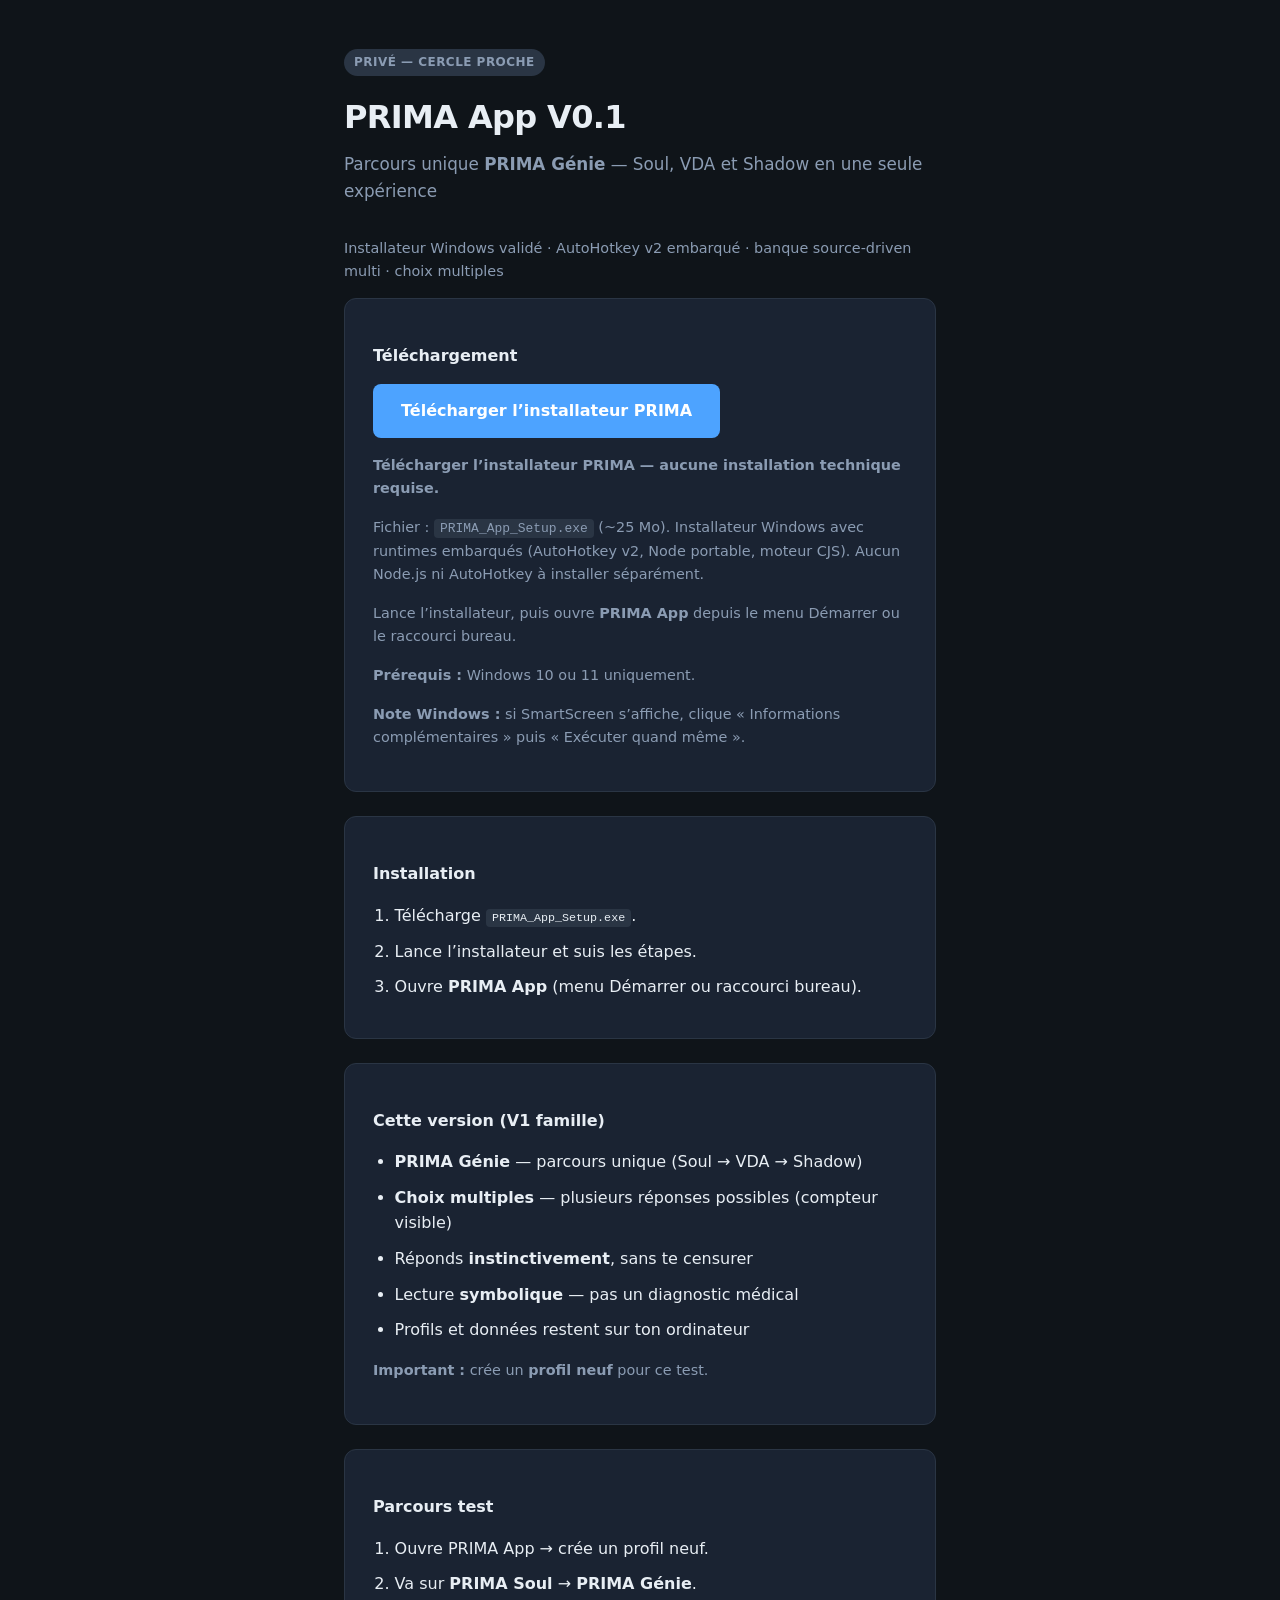
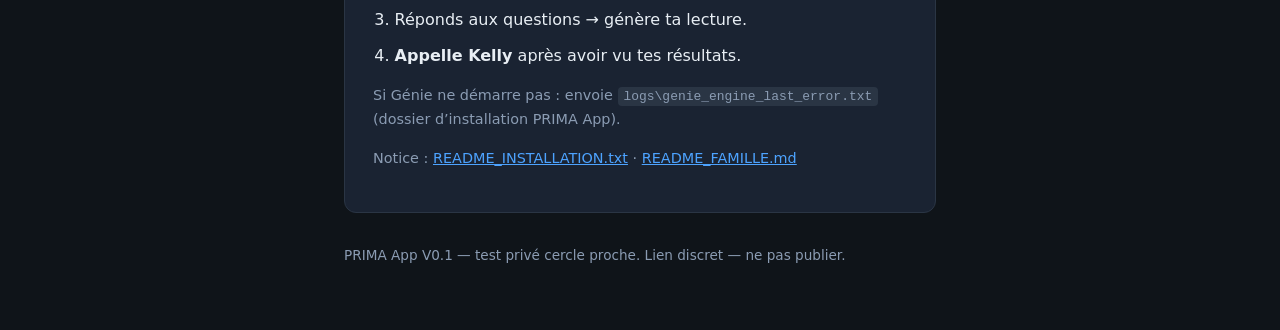
==== commit 5d48f733: "Clarify installer-first page: PRIMA_App_Setup.exe with embedded AHK runtime. Co-authored-by: Cursor " ====
--- a/index.html
+++ b/index.html
@@ -12,13 +12,14 @@
     <span class="badge">Privé — cercle proche</span>
     <h1>PRIMA App V0.1</h1>
     <p class="tagline">Parcours unique <strong>PRIMA Génie</strong> — Soul, VDA et Shadow en une seule expérience</p>
-    <p class="note">Installateur validé · banque source-driven multi · choix multiples · runtimes embarqués</p>
+    <p class="note">Installateur Windows valid&eacute; · AutoHotkey v2 embarqu&eacute; · banque source-driven multi · choix multiples</p>
 
     <div class="card">
       <p><strong>T&eacute;l&eacute;chargement</strong></p>
       <a class="download-btn" href="PRIMA_App_Setup.exe" download>T&eacute;l&eacute;charger l&rsquo;installateur PRIMA</a>
       <p class="note"><strong>T&eacute;l&eacute;charger l&rsquo;installateur PRIMA — aucune installation technique requise.</strong></p>
-      <p class="note">Pas de Node.js, pas d&rsquo;AutoHotkey, pas de configuration &agrave; faire. Lance l&rsquo;installateur, puis ouvre PRIMA depuis le menu D&eacute;marrer ou le raccourci bureau.</p>
+      <p class="note">Fichier : <code>PRIMA_App_Setup.exe</code> (~25 Mo). Installateur Windows avec runtimes embarqu&eacute;s (AutoHotkey v2, Node portable, moteur CJS). Aucun Node.js ni AutoHotkey &agrave; installer s&eacute;par&eacute;ment.</p>
+      <p class="note">Lance l&rsquo;installateur, puis ouvre <strong>PRIMA App</strong> depuis le menu D&eacute;marrer ou le raccourci bureau.</p>
       <p class="note"><strong>Pr&eacute;requis :</strong> Windows 10 ou 11 uniquement.</p>
       <p class="note"><strong>Note Windows :</strong> si SmartScreen s&rsquo;affiche, clique &laquo;&nbsp;Informations compl&eacute;mentaires&nbsp;&raquo; puis &laquo;&nbsp;Ex&eacute;cuter quand m&ecirc;me&nbsp;&raquo;.</p>
     </div>
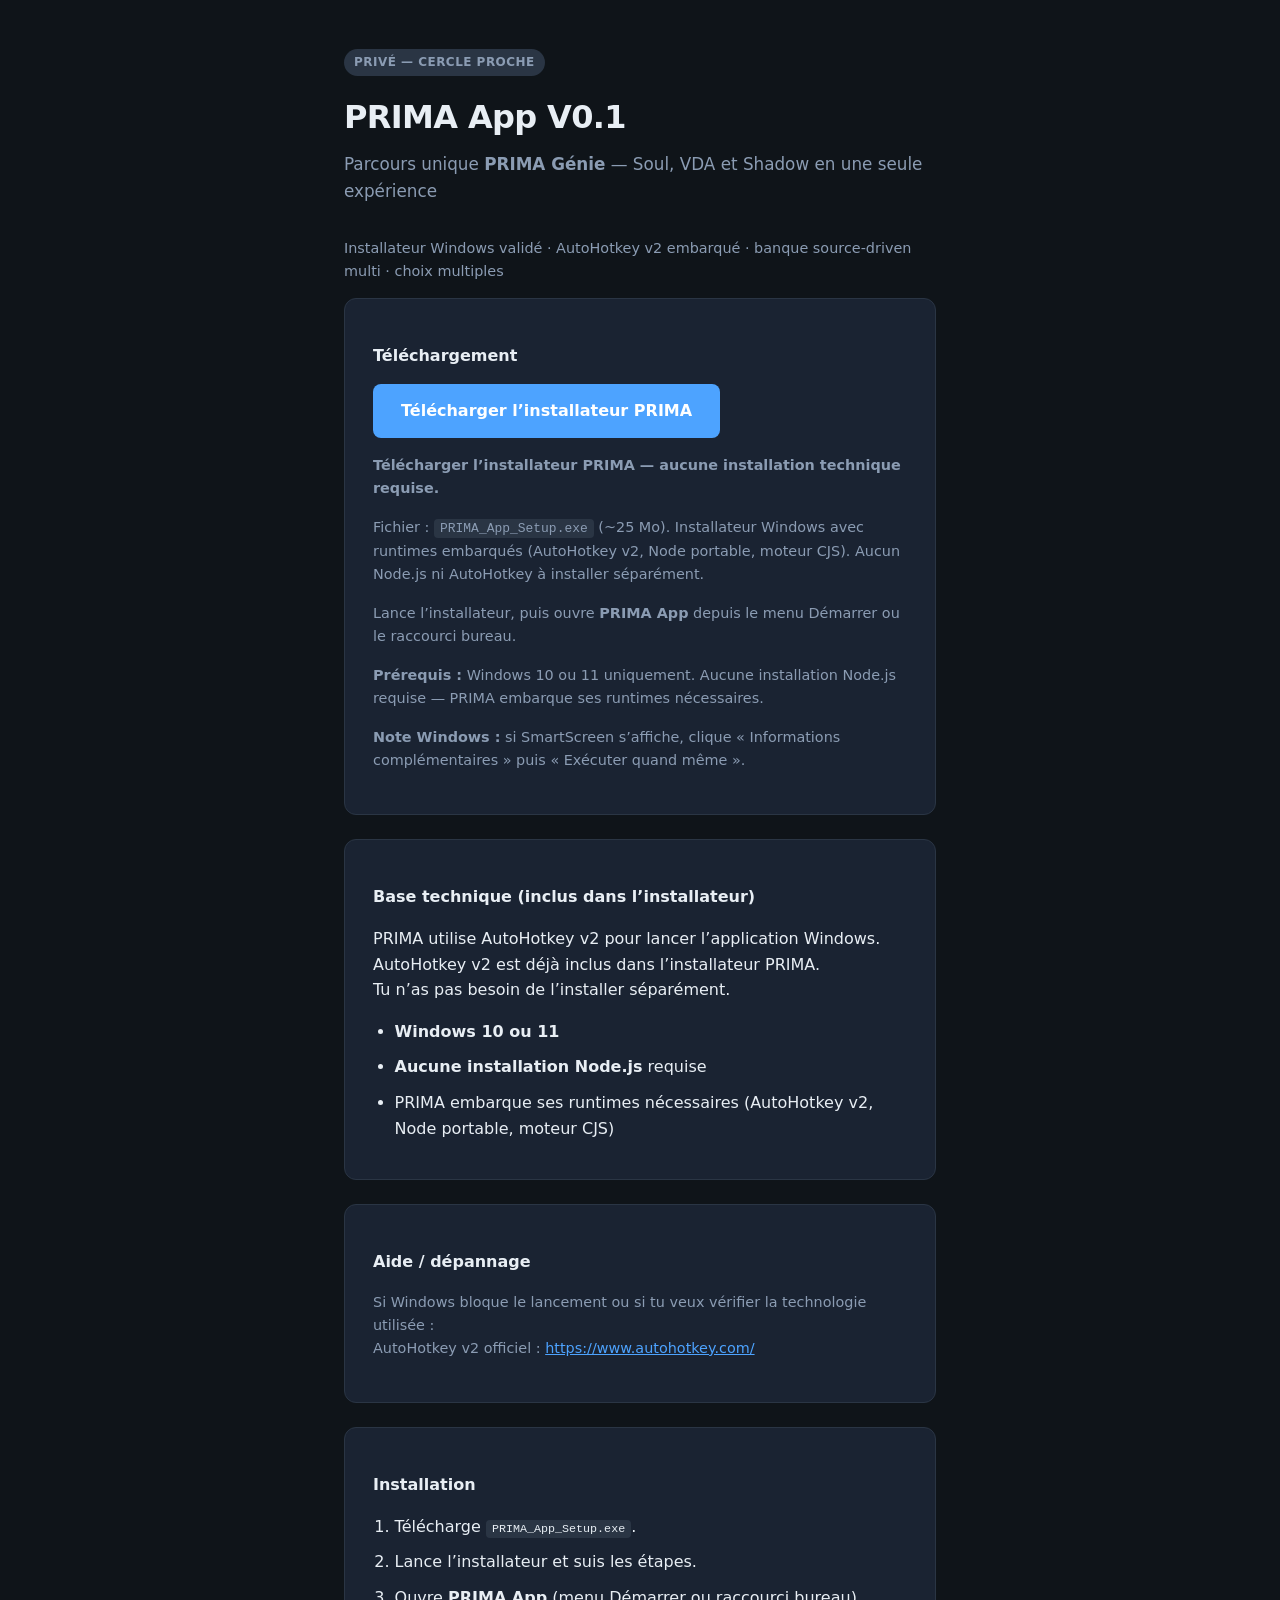
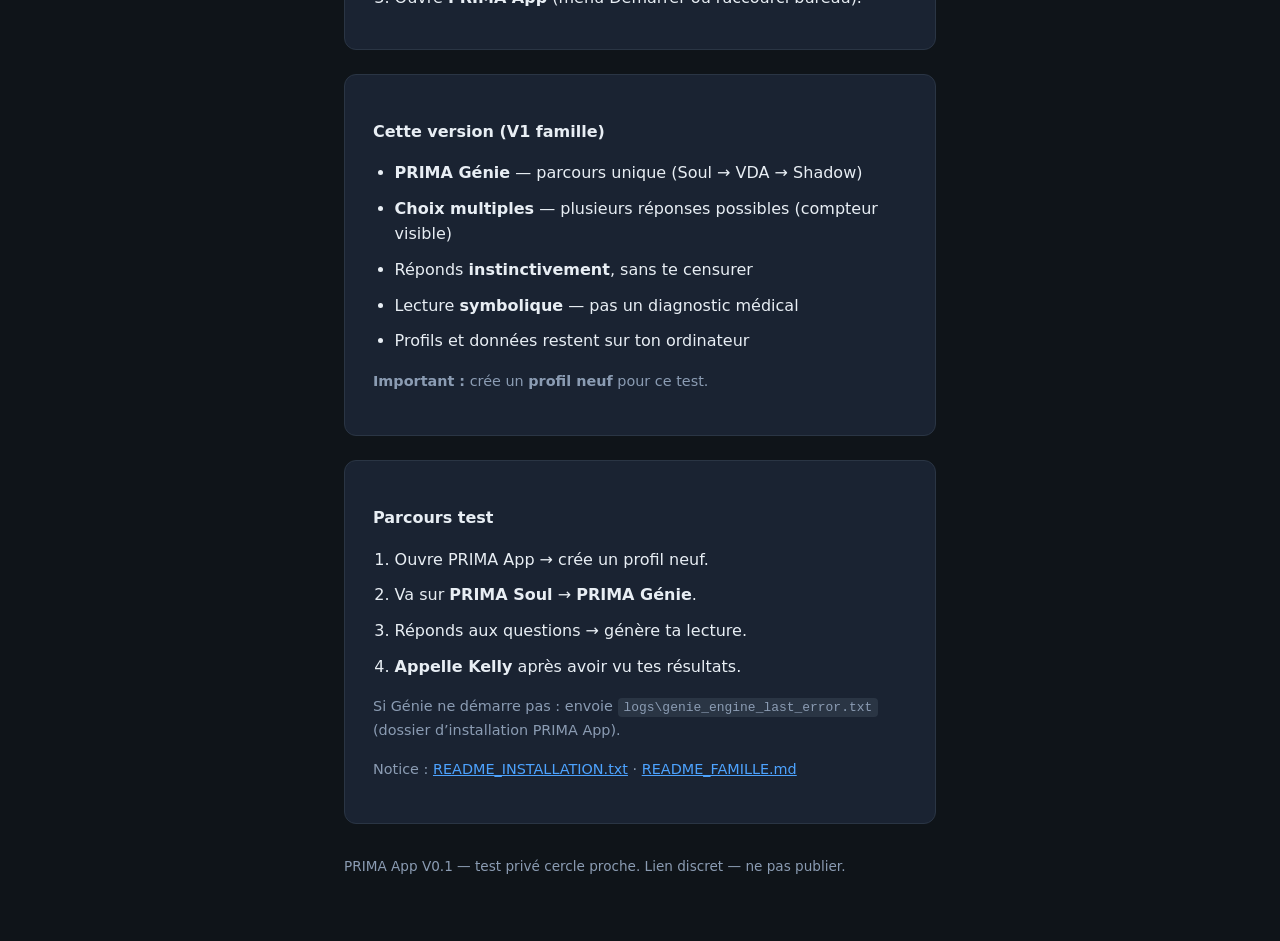
==== commit afd1007d: "Add AutoHotkey v2 included section and secondary official link. Co-authored-by: Cursor <cursoragent@" ====
--- a/index.html
+++ b/index.html
@@ -20,8 +20,26 @@
       <p class="note"><strong>T&eacute;l&eacute;charger l&rsquo;installateur PRIMA — aucune installation technique requise.</strong></p>
       <p class="note">Fichier : <code>PRIMA_App_Setup.exe</code> (~25 Mo). Installateur Windows avec runtimes embarqu&eacute;s (AutoHotkey v2, Node portable, moteur CJS). Aucun Node.js ni AutoHotkey &agrave; installer s&eacute;par&eacute;ment.</p>
       <p class="note">Lance l&rsquo;installateur, puis ouvre <strong>PRIMA App</strong> depuis le menu D&eacute;marrer ou le raccourci bureau.</p>
-      <p class="note"><strong>Pr&eacute;requis :</strong> Windows 10 ou 11 uniquement.</p>
+      <p class="note"><strong>Pr&eacute;requis :</strong> Windows 10 ou 11 uniquement. Aucune installation Node.js requise — PRIMA embarque ses runtimes n&eacute;cessaires.</p>
       <p class="note"><strong>Note Windows :</strong> si SmartScreen s&rsquo;affiche, clique &laquo;&nbsp;Informations compl&eacute;mentaires&nbsp;&raquo; puis &laquo;&nbsp;Ex&eacute;cuter quand m&ecirc;me&nbsp;&raquo;.</p>
+    </div>
+
+    <div class="card">
+      <p><strong>Base technique (inclus dans l&rsquo;installateur)</strong></p>
+      <p>PRIMA utilise AutoHotkey v2 pour lancer l&rsquo;application Windows.<br>
+      AutoHotkey v2 est d&eacute;j&agrave; inclus dans l&rsquo;installateur PRIMA.<br>
+      Tu n&rsquo;as pas besoin de l&rsquo;installer s&eacute;par&eacute;ment.</p>
+      <ul>
+        <li><strong>Windows 10 ou 11</strong></li>
+        <li><strong>Aucune installation Node.js</strong> requise</li>
+        <li>PRIMA embarque ses runtimes n&eacute;cessaires (AutoHotkey v2, Node portable, moteur CJS)</li>
+      </ul>
+    </div>
+
+    <div class="card">
+      <p><strong>Aide / d&eacute;pannage</strong></p>
+      <p class="note">Si Windows bloque le lancement ou si tu veux v&eacute;rifier la technologie utilis&eacute;e&nbsp;:<br>
+      AutoHotkey v2 officiel&nbsp;: <a class="external" href="https://www.autohotkey.com/" rel="noopener noreferrer">https://www.autohotkey.com/</a></p>
     </div>
 
     <div class="card">
